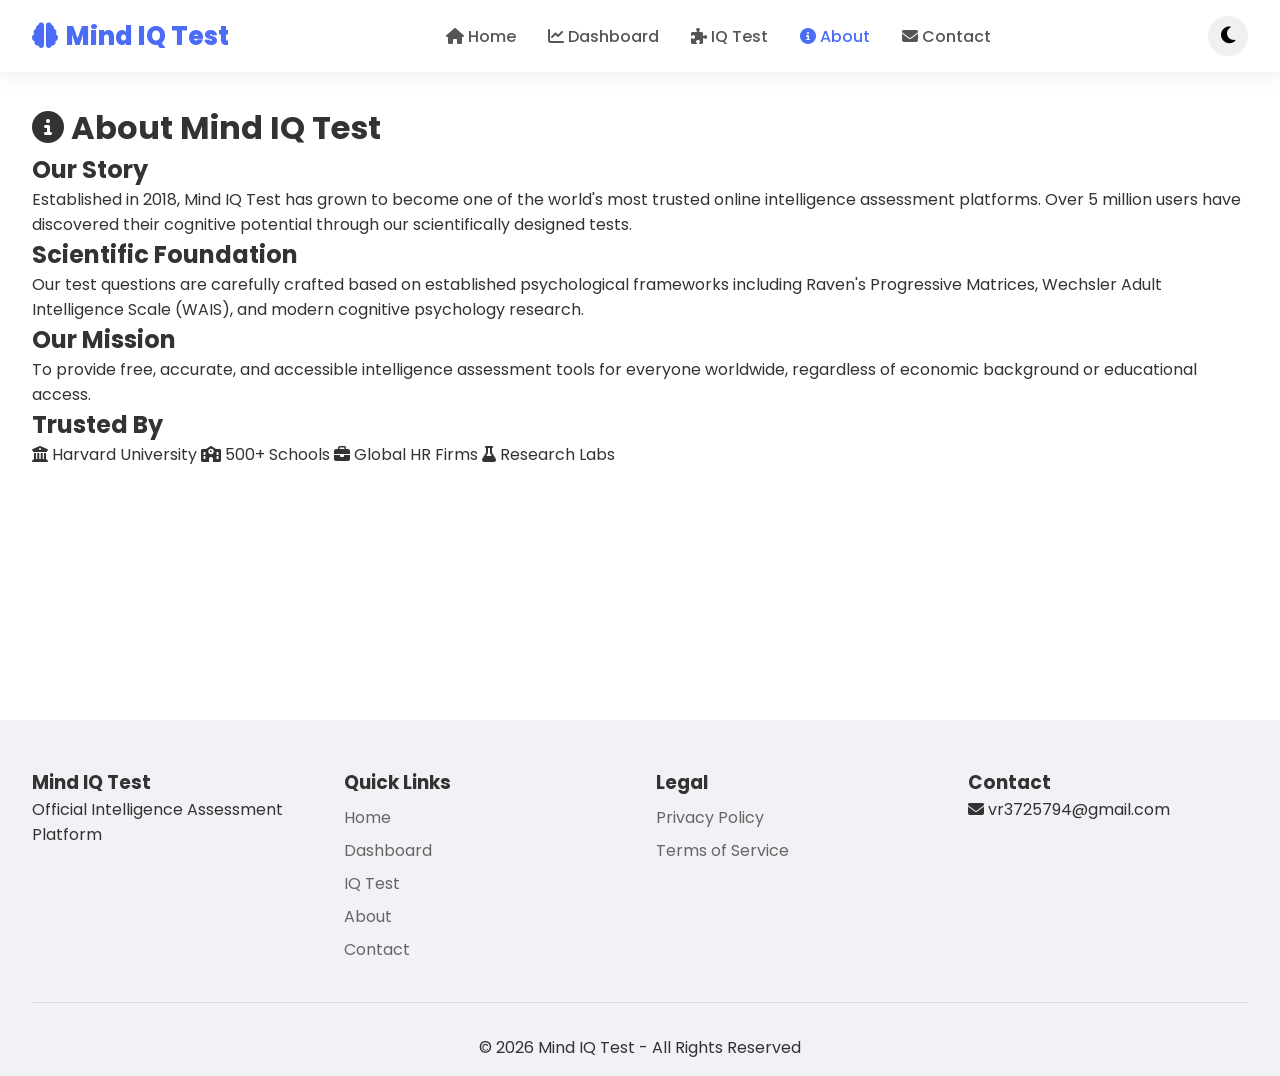
==== about.html @ cb05b576 "Add files via upload" ====
<!DOCTYPE html>
<html lang="en">
<head>
    <meta charset="UTF-8">
    <meta name="viewport" content="width=device-width, initial-scale=1.0">
    <title>About - Mind IQ Test</title>
    <link rel="stylesheet" href="style.css">
    <link href="https://fonts.googleapis.com/css2?family=Poppins:wght@300;400;500;600;700;800&display=swap" rel="stylesheet">
    <link rel="stylesheet" href="https://cdnjs.cloudflare.com/ajax/libs/font-awesome/6.5.1/css/all.min.css">
</head>
<body>
    <nav class="navbar">
        <div class="nav-container">
            <div class="logo"><i class="fas fa-brain"></i><span>Mind IQ Test</span></div>
            <ul class="nav-menu">
                <li><a href="index.html"><i class="fas fa-home"></i> Home</a></li>
                <li><a href="dashboard.html"><i class="fas fa-chart-line"></i> Dashboard</a></li>
                <li><a href="test.html"><i class="fas fa-puzzle-piece"></i> IQ Test</a></li>
                <li><a href="about.html" class="active"><i class="fas fa-info-circle"></i> About</a></li>
                <li><a href="contact.html"><i class="fas fa-envelope"></i> Contact</a></li>
            </ul>
            <button class="theme-toggle" id="themeToggle" onclick="toggleTheme()"><i class="fas fa-moon"></i></button>
        </div>
    </nav>

    <main class="main-container">
        <div class="about-container">
            <h1><i class="fas fa-info-circle"></i> About Mind IQ Test</h1>
            <div class="about-card">
                <h2>Our Story</h2>
                <p>Established in 2018, Mind IQ Test has grown to become one of the world's most trusted online intelligence assessment platforms. Over 5 million users have discovered their cognitive potential through our scientifically designed tests.</p>
            </div>
            <div class="about-card">
                <h2>Scientific Foundation</h2>
                <p>Our test questions are carefully crafted based on established psychological frameworks including Raven's Progressive Matrices, Wechsler Adult Intelligence Scale (WAIS), and modern cognitive psychology research.</p>
            </div>
            <div class="about-card">
                <h2>Our Mission</h2>
                <p>To provide free, accurate, and accessible intelligence assessment tools for everyone worldwide, regardless of economic background or educational access.</p>
            </div>
            <div class="about-card">
                <h2>Trusted By</h2>
                <div class="trust-badges">
                    <span><i class="fas fa-university"></i> Harvard University</span>
                    <span><i class="fas fa-school"></i> 500+ Schools</span>
                    <span><i class="fas fa-briefcase"></i> Global HR Firms</span>
                    <span><i class="fas fa-flask"></i> Research Labs</span>
                </div>
            </div>
        </div>
    </main>

    <footer class="footer">
        <div class="footer-content">
            <div class="footer-section"><h3>Mind IQ Test</h3><p>Official Intelligence Assessment Platform</p></div>
            <div class="footer-section"><h3>Quick Links</h3><a href="index.html">Home</a><a href="dashboard.html">Dashboard</a><a href="test.html">IQ Test</a><a href="about.html">About</a><a href="contact.html">Contact</a></div>
            <div class="footer-section"><h3>Legal</h3><a href="#">Privacy Policy</a><a href="#">Terms of Service</a></div>
            <div class="footer-section"><h3>Contact</h3><p><i class="fas fa-envelope"></i> vr3725794@gmail.com</p></div>
        </div>
        <div class="copyright"><p>&copy; 2026 Mind IQ Test - All Rights Reserved</p></div>
    </footer>

    <script src="script.js"></script>
</body>
</html>
---- style.css ----
* {
    margin: 0;
    padding: 0;
    box-sizing: border-box;
}

body {
    font-family: 'Poppins', sans-serif;
    background: #ffffff;
    color: #333333;
    transition: all 0.3s ease;
}

/* Dark Theme */
body.dark-theme {
    background: #1a1a2e;
    color: #e0e0e0;
}

body.dark-theme .navbar,
body.dark-theme .footer {
    background: #0f0f1a;
}

body.dark-theme .stat-card,
body.dark-theme .dashboard-card,
body.dark-theme .about-card,
body.dark-theme .test-container,
body.dark-theme .question-card {
    background: #252540;
    color: white;
}

/* Navbar */
.navbar {
    background: #ffffff;
    box-shadow: 0 2px 20px rgba(0,0,0,0.08);
    position: sticky;
    top: 0;
    z-index: 1000;
}

.nav-container {
    max-width: 1400px;
    margin: 0 auto;
    padding: 1rem 2rem;
    display: flex;
    justify-content: space-between;
    align-items: center;
    flex-wrap: wrap;
}

.logo {
    font-size: 1.6rem;
    font-weight: 800;
    color: #4a6cf7;
    display: flex;
    align-items: center;
    gap: 8px;
}

.nav-menu {
    display: flex;
    list-style: none;
    gap: 2rem;
}

.nav-menu a {
    text-decoration: none;
    color: #555;
    font-weight: 500;
    transition: 0.3s;
}

.nav-menu a:hover,
.nav-menu a.active {
    color: #4a6cf7;
}

.theme-toggle {
    background: #f0f0f0;
    border: none;
    width: 40px;
    height: 40px;
    border-radius: 50%;
    cursor: pointer;
    font-size: 1.2rem;
}

/* Main Container */
.main-container {
    max-width: 1400px;
    margin: 0 auto;
    padding: 2rem;
    min-height: calc(100vh - 300px);
}

/* Hero Section */
.hero-section {
    background: linear-gradient(135deg, #667eea 0%, #764ba2 100%);
    border-radius: 30px;
    padding: 4rem 2rem;
    text-align: center;
    color: white;
    margin-bottom: 2rem;
}

.hero-section h1 {
    font-size: 2.5rem;
    margin-bottom: 1rem;
}

/* Buttons */
.btn {
    padding: 12px 28px;
    border: none;
    border-radius: 50px;
    font-weight: 600;
    cursor: pointer;
    transition: 0.3s;
    text-decoration: none;
    display: inline-block;
}

.btn-primary {
    background: linear-gradient(135deg, #667eea, #764ba2);
    color: white;
}

.btn-primary:hover {
    transform: translateY(-3px);
    box-shadow: 0 10px 25px rgba(102,126,234,0.4);
}

/* Stats Grid */
.stats-grid {
    display: grid;
    grid-template-columns: repeat(auto-fit, minmax(250px, 1fr));
    gap: 1.5rem;
    margin-bottom: 2rem;
}

.stat-card {
    background: #f8f9fa;
    border-radius: 20px;
    padding: 1.8rem;
    text-align: center;
    transition: 0.3s;
}

.stat-card i {
    font-size: 2.5rem;
    color: #4a6cf7;
}

.stat-number {
    font-size: 2rem;
    font-weight: 800;
    margin: 0.5rem 0;
}

/* Features */
.features-grid {
    display: grid;
    grid-template-columns: repeat(auto-fit, minmax(200px, 1fr));
    gap: 1rem;
    margin-top: 1rem;
}

.feature {
    padding: 1rem;
    background: #f8f9fa;
    border-radius: 12px;
}

/* Testimonials */
.testimonials {
    margin-top: 2rem;
}

.testimonial-grid {
    display: grid;
    grid-template-columns: repeat(auto-fit, minmax(280px, 1fr));
    gap: 1.5rem;
    margin-top: 1rem;
}

.testimonial {
    background: #f8f9fa;
    padding: 1.5rem;
    border-radius: 20px;
}

/* Dashboard */
.dashboard-stats {
    display: grid;
    grid-template-columns: repeat(auto-fit, minmax(220px, 1fr));
    gap: 1.5rem;
    margin-bottom: 2rem;
}

.dashboard-card {
    background: #f8f9fa;
    border-radius: 20px;
    padding: 1.8rem;
    text-align: center;
}

.dashboard-value {
    font-size: 2.2rem;
    font-weight: 800;
    color: #4a6cf7;
}

.analysis-card,
.tips-card {
    background: #f8f9fa;
    border-radius: 20px;
    padding: 1.8rem;
    margin-bottom: 1.5rem;
}

/* Test Page */
.test-container {
    background: #f8f9fa;
    border-radius: 30px;
    padding: 2rem;
}

.progress-container {
    background: #e0e0e0;
    border-radius: 20px;
    height: 12px;
    margin: 1.5rem 0;
}

.progress-bar {
    background: linear-gradient(90deg, #667eea, #764ba2);
    border-radius: 20px;
    height: 100%;
    width: 0%;
    transition: width 0.3s;
}

.question-card {
    margin-top: 1.5rem;
}

.question-text {
    font-size: 1.3rem;
    font-weight: 500;
    margin: 1rem 0;
}

.options-grid {
    display: grid;
    grid-template-columns: repeat(auto-fit, minmax(200px, 1fr));
    gap: 1rem;
    margin: 1.5rem 0;
}

.option-btn {
    background: #e8e8e8;
    padding: 1rem;
    border-radius: 12px;
    text-align: center;
    cursor: pointer;
    transition: 0.3s;
}

.option-btn:hover,
.option-btn.selected {
    background: linear-gradient(135deg, #667eea, #764ba2);
    color: white;
}

.nav-buttons {
    display: flex;
    justify-content: space-between;
    margin-top: 1.5rem;
}

/* Popup */
.popup {
    display: none;
    position: fixed;
    top: 0;
    left: 0;
    width: 100%;
    height: 100%;
    background: rgba(0,0,0,0.7);
    z-index: 2000;
    justify-content: center;
    align-items: center;
}

.popup-content {
    background: white;
    padding: 2rem;
    border-radius: 30px;
    text-align: center;
    max-width: 400px;
}

body.dark-theme .popup-content {
    background: #2a2a3e;
    color: white;
}

/* Contact */
.contact-container {
    background: #f8f9fa;
    border-radius: 30px;
    padding: 2rem;
}

.contact-grid {
    display: grid;
    grid-template-columns: repeat(auto-fit, minmax(300px, 1fr));
    gap: 2rem;
    margin-top: 2rem;
}

.contact-form input,
.contact-form textarea {
    width: 100%;
    padding: 1rem;
    margin: 0.5rem 0;
    border: 1px solid #ddd;
    border-radius: 12px;
    font-family: inherit;
}

/* Footer */
.footer {
    background: #f0f2f5;
    padding: 3rem 2rem 1rem;
    margin-top: 3rem;
}

.footer-content {
    max-width: 1400px;
    margin: 0 auto;
    display: grid;
    grid-template-columns: repeat(auto-fit, minmax(250px, 1fr));
    gap: 2rem;
}

.footer-section a {
    display: block;
    color: #666;
    text-decoration: none;
    margin: 0.5rem 0;
}

.copyright {
    text-align: center;
    padding-top: 2rem;
    margin-top: 2rem;
    border-top: 1px solid #ddd;
}

@media (max-width: 768px) {
    .nav-container {
        flex-direction: column;
    }
    .nav-menu {
        flex-wrap: wrap;
        justify-content: center;
    }
    .hero-section h1 {
        font-size: 1.8rem;
    }
}
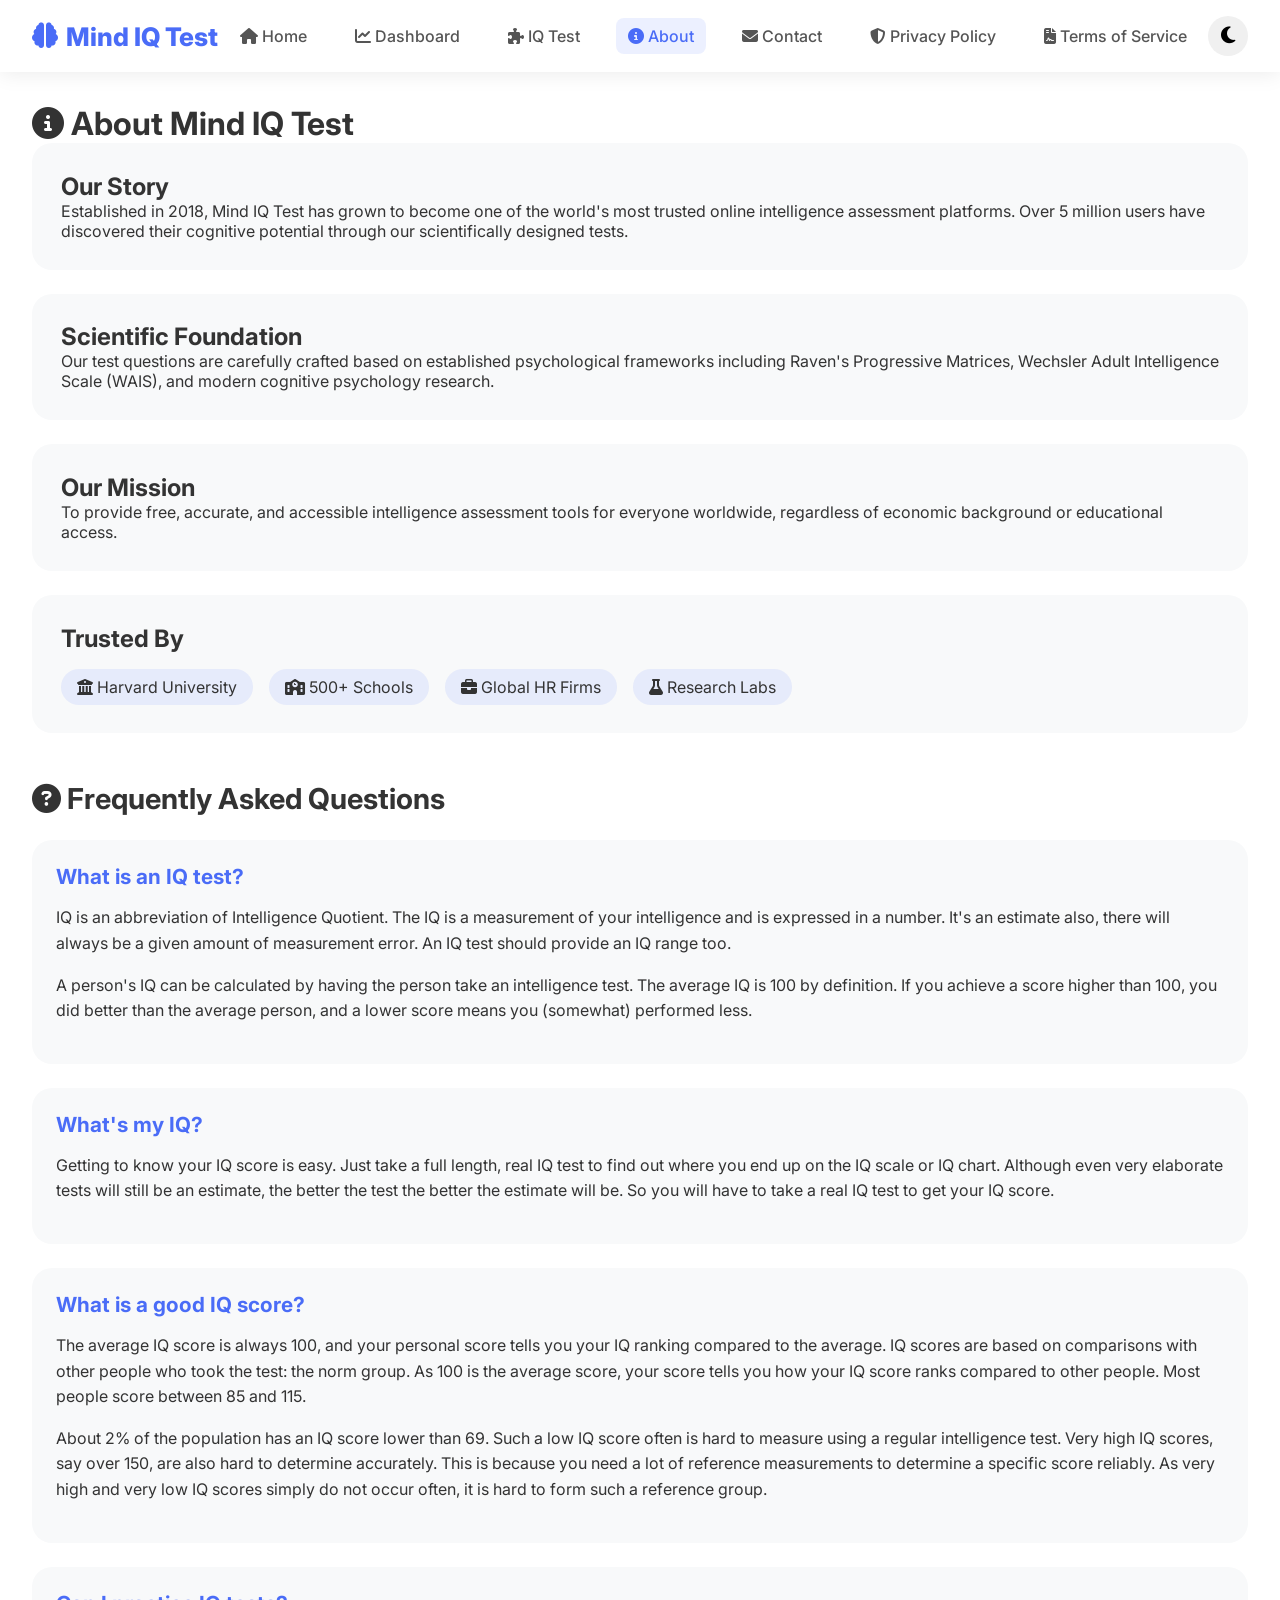
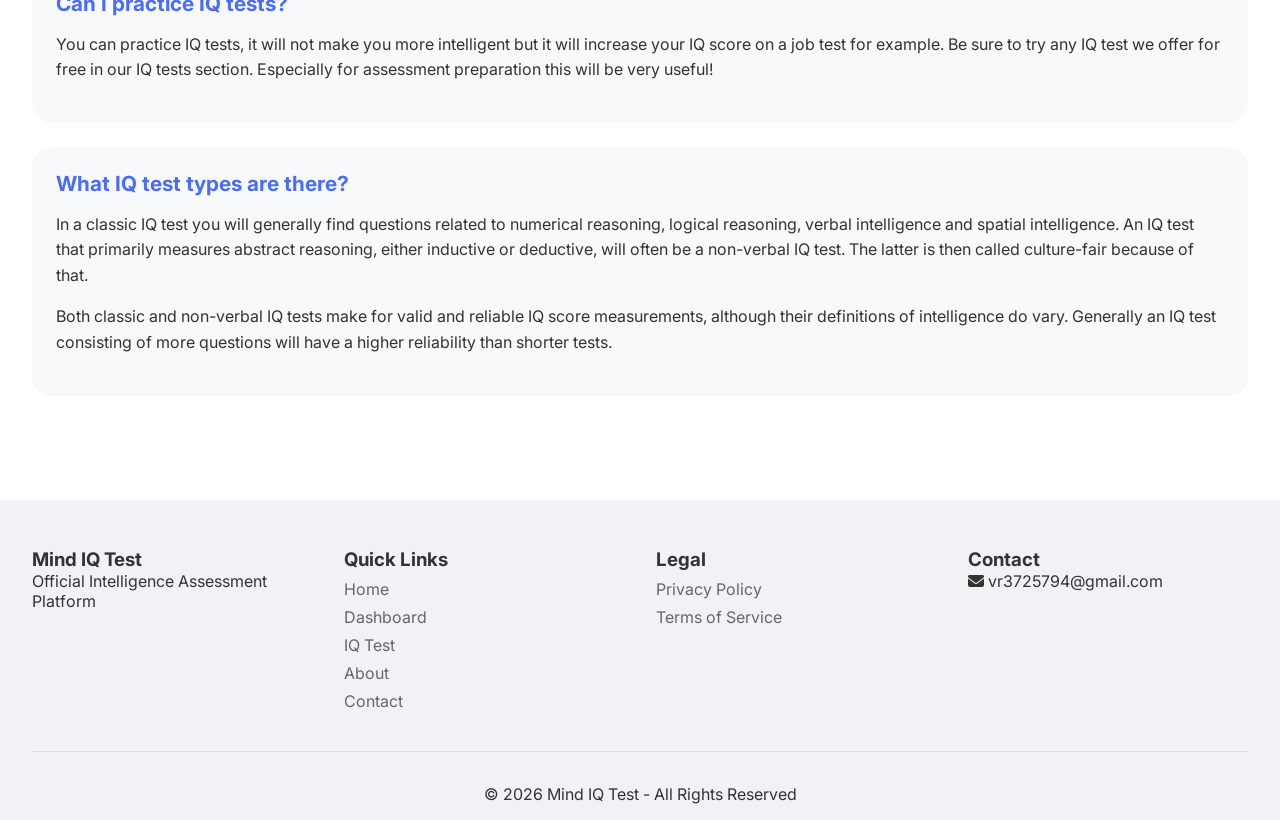
==== commit f61347df: "Add files via upload" ====
--- a/about.html
+++ b/about.html
@@ -5,20 +5,23 @@
     <meta name="viewport" content="width=device-width, initial-scale=1.0">
     <title>About - Mind IQ Test</title>
     <link rel="stylesheet" href="style.css">
-    <link href="https://fonts.googleapis.com/css2?family=Poppins:wght@300;400;500;600;700;800&display=swap" rel="stylesheet">
+    <link href="https://fonts.googleapis.com/css2?family=Inter:opsz,wght@300;400;500;600;700;800&display=swap" rel="stylesheet">
     <link rel="stylesheet" href="https://cdnjs.cloudflare.com/ajax/libs/font-awesome/6.5.1/css/all.min.css">
 </head>
 <body>
     <nav class="navbar">
         <div class="nav-container">
             <div class="logo"><i class="fas fa-brain"></i><span>Mind IQ Test</span></div>
-            <ul class="nav-menu">
-                <li><a href="index.html"><i class="fas fa-home"></i> Home</a></li>
-                <li><a href="dashboard.html"><i class="fas fa-chart-line"></i> Dashboard</a></li>
-                <li><a href="test.html"><i class="fas fa-puzzle-piece"></i> IQ Test</a></li>
-                <li><a href="about.html" class="active"><i class="fas fa-info-circle"></i> About</a></li>
-                <li><a href="contact.html"><i class="fas fa-envelope"></i> Contact</a></li>
-            </ul>
+            <div class="hamburger" id="hamburger"><span></span><span></span><span></span></div>
+            <div class="nav-menu" id="navMenu">
+                <a href="index.html"><i class="fas fa-home"></i> Home</a>
+                <a href="dashboard.html"><i class="fas fa-chart-line"></i> Dashboard</a>
+                <a href="test.html"><i class="fas fa-puzzle-piece"></i> IQ Test</a>
+                <a href="about.html" class="active"><i class="fas fa-info-circle"></i> About</a>
+                <a href="contact.html"><i class="fas fa-envelope"></i> Contact</a>
+                <a href="privacy-policy.html"><i class="fas fa-shield-alt"></i> Privacy Policy</a>
+                <a href="terms-of-service.html"><i class="fas fa-file-contract"></i> Terms of Service</a>
+            </div>
             <button class="theme-toggle" id="themeToggle" onclick="toggleTheme()"><i class="fas fa-moon"></i></button>
         </div>
     </nav>
@@ -26,18 +29,22 @@
     <main class="main-container">
         <div class="about-container">
             <h1><i class="fas fa-info-circle"></i> About Mind IQ Test</h1>
+            
             <div class="about-card">
                 <h2>Our Story</h2>
                 <p>Established in 2018, Mind IQ Test has grown to become one of the world's most trusted online intelligence assessment platforms. Over 5 million users have discovered their cognitive potential through our scientifically designed tests.</p>
             </div>
+            
             <div class="about-card">
                 <h2>Scientific Foundation</h2>
                 <p>Our test questions are carefully crafted based on established psychological frameworks including Raven's Progressive Matrices, Wechsler Adult Intelligence Scale (WAIS), and modern cognitive psychology research.</p>
             </div>
+            
             <div class="about-card">
                 <h2>Our Mission</h2>
                 <p>To provide free, accurate, and accessible intelligence assessment tools for everyone worldwide, regardless of economic background or educational access.</p>
             </div>
+            
             <div class="about-card">
                 <h2>Trusted By</h2>
                 <div class="trust-badges">
@@ -48,13 +55,46 @@
                 </div>
             </div>
         </div>
+
+        <!-- FAQ Section -->
+        <div class="faq-section">
+            <h2><i class="fas fa-question-circle"></i> Frequently Asked Questions</h2>
+            
+            <div class="faq-item">
+                <h3>What is an IQ test?</h3>
+                <p>IQ is an abbreviation of Intelligence Quotient. The IQ is a measurement of your intelligence and is expressed in a number. It's an estimate also, there will always be a given amount of measurement error. An IQ test should provide an IQ range too.</p>
+                <p>A person's IQ can be calculated by having the person take an intelligence test. The average IQ is 100 by definition. If you achieve a score higher than 100, you did better than the average person, and a lower score means you (somewhat) performed less.</p>
+            </div>
+
+            <div class="faq-item">
+                <h3>What's my IQ?</h3>
+                <p>Getting to know your IQ score is easy. Just take a full length, real IQ test to find out where you end up on the IQ scale or IQ chart. Although even very elaborate tests will still be an estimate, the better the test the better the estimate will be. So you will have to take a real IQ test to get your IQ score.</p>
+            </div>
+
+            <div class="faq-item">
+                <h3>What is a good IQ score?</h3>
+                <p>The average IQ score is always 100, and your personal score tells you your IQ ranking compared to the average. IQ scores are based on comparisons with other people who took the test: the norm group. As 100 is the average score, your score tells you how your IQ score ranks compared to other people. Most people score between 85 and 115.</p>
+                <p>About 2% of the population has an IQ score lower than 69. Such a low IQ score often is hard to measure using a regular intelligence test. Very high IQ scores, say over 150, are also hard to determine accurately. This is because you need a lot of reference measurements to determine a specific score reliably. As very high and very low IQ scores simply do not occur often, it is hard to form such a reference group.</p>
+            </div>
+
+            <div class="faq-item">
+                <h3>Can I practice IQ tests?</h3>
+                <p>You can practice IQ tests, it will not make you more intelligent but it will increase your IQ score on a job test for example. Be sure to try any IQ test we offer for free in our IQ tests section. Especially for assessment preparation this will be very useful!</p>
+            </div>
+
+            <div class="faq-item">
+                <h3>What IQ test types are there?</h3>
+                <p>In a classic IQ test you will generally find questions related to numerical reasoning, logical reasoning, verbal intelligence and spatial intelligence. An IQ test that primarily measures abstract reasoning, either inductive or deductive, will often be a non-verbal IQ test. The latter is then called culture-fair because of that.</p>
+                <p>Both classic and non-verbal IQ tests make for valid and reliable IQ score measurements, although their definitions of intelligence do vary. Generally an IQ test consisting of more questions will have a higher reliability than shorter tests.</p>
+            </div>
+        </div>
     </main>
 
     <footer class="footer">
         <div class="footer-content">
             <div class="footer-section"><h3>Mind IQ Test</h3><p>Official Intelligence Assessment Platform</p></div>
             <div class="footer-section"><h3>Quick Links</h3><a href="index.html">Home</a><a href="dashboard.html">Dashboard</a><a href="test.html">IQ Test</a><a href="about.html">About</a><a href="contact.html">Contact</a></div>
-            <div class="footer-section"><h3>Legal</h3><a href="#">Privacy Policy</a><a href="#">Terms of Service</a></div>
+            <div class="footer-section"><h3>Legal</h3><a href="privacy-policy.html">Privacy Policy</a><a href="terms-of-service.html">Terms of Service</a></div>
             <div class="footer-section"><h3>Contact</h3><p><i class="fas fa-envelope"></i> vr3725794@gmail.com</p></div>
         </div>
         <div class="copyright"><p>&copy; 2026 Mind IQ Test - All Rights Reserved</p></div>
--- a/style.css
+++ b/style.css
@@ -5,7 +5,7 @@
 }
 
 body {
-    font-family: 'Poppins', sans-serif;
+    font-family: 'Inter', sans-serif;
     background: #ffffff;
     color: #333333;
     transition: all 0.3s ease;
@@ -26,7 +26,10 @@
 body.dark-theme .dashboard-card,
 body.dark-theme .about-card,
 body.dark-theme .test-container,
-body.dark-theme .question-card {
+body.dark-theme .question-card,
+body.dark-theme .faq-item,
+body.dark-theme .legal-container,
+body.dark-theme .contact-container {
     background: #252540;
     color: white;
 }
@@ -59,10 +62,30 @@
     gap: 8px;
 }
 
+/* Hamburger Menu */
+.hamburger {
+    display: none;
+    flex-direction: column;
+    cursor: pointer;
+    gap: 5px;
+}
+
+.hamburger span {
+    width: 25px;
+    height: 3px;
+    background: #333;
+    transition: 0.3s;
+}
+
+body.dark-theme .hamburger span {
+    background: white;
+}
+
 .nav-menu {
     display: flex;
-    list-style: none;
-    gap: 2rem;
+    gap: 1.5rem;
+    align-items: center;
+    flex-wrap: wrap;
 }
 
 .nav-menu a {
@@ -70,11 +93,14 @@
     color: #555;
     font-weight: 500;
     transition: 0.3s;
+    padding: 8px 12px;
+    border-radius: 8px;
 }
 
 .nav-menu a:hover,
 .nav-menu a.active {
     color: #4a6cf7;
+    background: rgba(74,108,247,0.1);
 }
 
 .theme-toggle {
@@ -85,6 +111,33 @@
     border-radius: 50%;
     cursor: pointer;
     font-size: 1.2rem;
+}
+
+/* Mobile Responsive */
+@media (max-width: 768px) {
+    .hamburger {
+        display: flex;
+    }
+    
+    .nav-menu {
+        display: none;
+        width: 100%;
+        flex-direction: column;
+        padding: 1rem 0;
+    }
+    
+    .nav-menu.show {
+        display: flex;
+    }
+    
+    .nav-container {
+        flex-direction: row;
+        flex-wrap: wrap;
+    }
+    
+    .hero-section h1 {
+        font-size: 1.8rem;
+    }
 }
 
 /* Main Container */
@@ -120,6 +173,7 @@
     transition: 0.3s;
     text-decoration: none;
     display: inline-block;
+    font-size: 1rem;
 }
 
 .btn-primary {
@@ -159,36 +213,32 @@
     margin: 0.5rem 0;
 }
 
-/* Features */
-.features-grid {
-    display: grid;
-    grid-template-columns: repeat(auto-fit, minmax(200px, 1fr));
-    gap: 1rem;
-    margin-top: 1rem;
-}
-
-.feature {
-    padding: 1rem;
-    background: #f8f9fa;
-    border-radius: 12px;
-}
-
-/* Testimonials */
-.testimonials {
-    margin-top: 2rem;
-}
-
-.testimonial-grid {
-    display: grid;
-    grid-template-columns: repeat(auto-fit, minmax(280px, 1fr));
-    gap: 1.5rem;
-    margin-top: 1rem;
-}
-
-.testimonial {
-    background: #f8f9fa;
+/* FAQ Section */
+.faq-section {
+    margin-top: 3rem;
+}
+
+.faq-section h2 {
+    margin-bottom: 1.5rem;
+    font-size: 1.8rem;
+}
+
+.faq-item {
+    background: #f8f9fa;
+    border-radius: 20px;
     padding: 1.5rem;
-    border-radius: 20px;
+    margin-bottom: 1.5rem;
+}
+
+.faq-item h3 {
+    color: #4a6cf7;
+    margin-bottom: 1rem;
+    font-size: 1.3rem;
+}
+
+.faq-item p {
+    margin-bottom: 1rem;
+    line-height: 1.6;
 }
 
 /* Dashboard */
@@ -307,7 +357,32 @@
     color: white;
 }
 
-/* Contact */
+/* About Page */
+.about-container {
+    margin-bottom: 2rem;
+}
+
+.about-card {
+    background: #f8f9fa;
+    border-radius: 20px;
+    padding: 1.8rem;
+    margin-bottom: 1.5rem;
+}
+
+.trust-badges {
+    display: flex;
+    flex-wrap: wrap;
+    gap: 1rem;
+    margin-top: 1rem;
+}
+
+.trust-badges span {
+    background: rgba(74,108,247,0.1);
+    padding: 8px 16px;
+    border-radius: 50px;
+}
+
+/* Contact Page */
 .contact-container {
     background: #f8f9fa;
     border-radius: 30px;
@@ -319,6 +394,10 @@
     grid-template-columns: repeat(auto-fit, minmax(300px, 1fr));
     gap: 2rem;
     margin-top: 2rem;
+}
+
+.contact-info {
+    padding: 1rem;
 }
 
 .contact-form input,
@@ -331,6 +410,34 @@
     font-family: inherit;
 }
 
+.social-links {
+    display: flex;
+    gap: 1rem;
+    margin-top: 1rem;
+}
+
+.social-links a {
+    color: #4a6cf7;
+    font-size: 1.5rem;
+}
+
+/* Legal Pages */
+.legal-container {
+    background: #f8f9fa;
+    border-radius: 30px;
+    padding: 2rem;
+}
+
+.legal-section {
+    margin-bottom: 1.5rem;
+}
+
+.legal-section h2 {
+    color: #4a6cf7;
+    margin-bottom: 0.5rem;
+    font-size: 1.3rem;
+}
+
 /* Footer */
 .footer {
     background: #f0f2f5;
@@ -353,6 +460,10 @@
     margin: 0.5rem 0;
 }
 
+.footer-section a:hover {
+    color: #4a6cf7;
+}
+
 .copyright {
     text-align: center;
     padding-top: 2rem;
@@ -361,14 +472,10 @@
 }
 
 @media (max-width: 768px) {
-    .nav-container {
-        flex-direction: column;
-    }
-    .nav-menu {
-        flex-wrap: wrap;
-        justify-content: center;
-    }
-    .hero-section h1 {
-        font-size: 1.8rem;
+    .main-container {
+        padding: 1rem;
+    }
+    .hero-section {
+        padding: 2rem 1rem;
     }
 }
